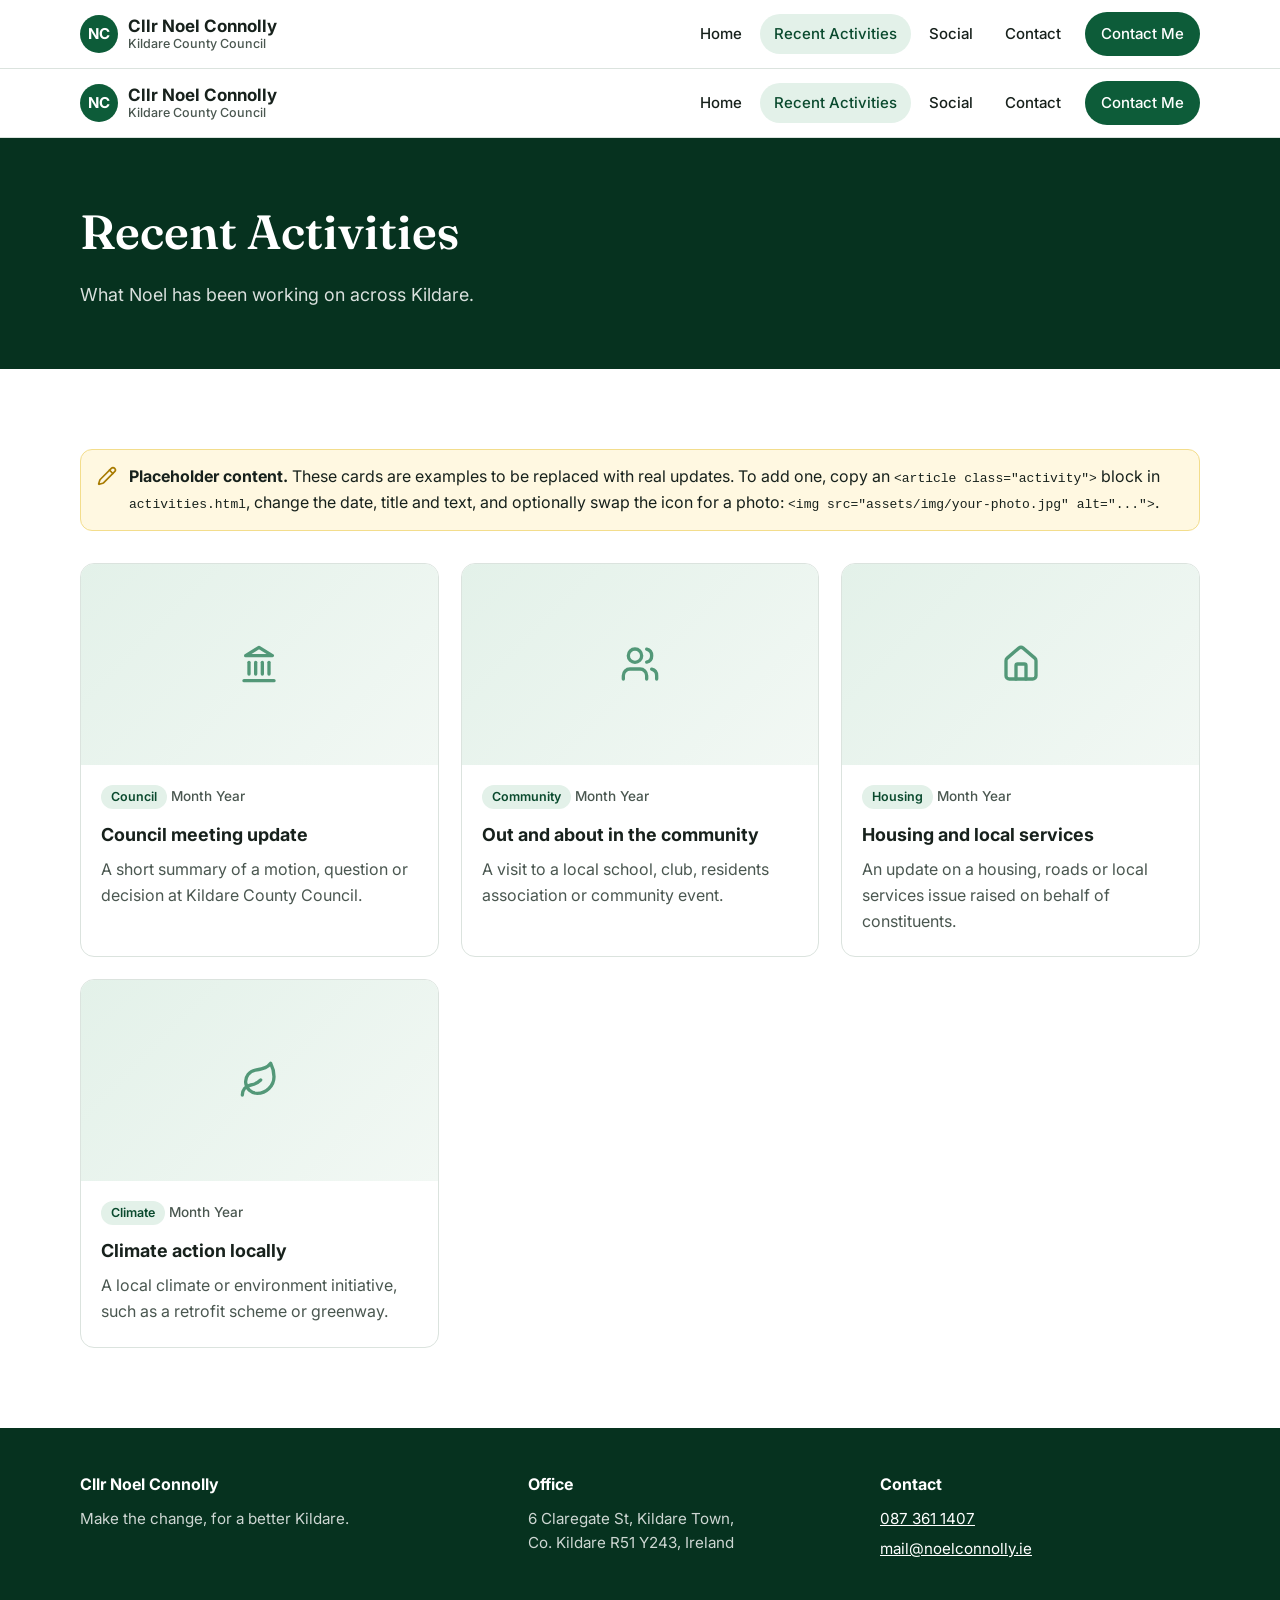
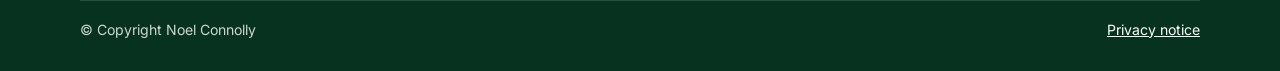
==== activities.html @ 4386f2f5 "Rebuild noelconnolly.ie as a modern static site with a new contact form Same text and photos as the " ====
<!doctype html>
<html lang="en-IE">
<head>
  <meta charset="utf-8">
  <meta name="viewport" content="width=device-width, initial-scale=1">
  <title>Recent Activities | Cllr Noel Connolly</title>
  <meta name="description" content="News and recent activities from Cllr Noel Connolly in Kildare.">
  <link rel="icon" href="assets/img/favicon.svg" type="image/svg+xml">
  <link rel="preconnect" href="https://fonts.googleapis.com">
  <link rel="preconnect" href="https://fonts.gstatic.com" crossorigin>
  <link href="https://fonts.googleapis.com/css2?family=Fraunces:opsz,wght@9..144,600&family=Inter:wght@400;500;600;700&display=swap" rel="stylesheet">
  <link rel="stylesheet" href="assets/css/style.css">
</head>
<body>
  <a class="skip" href="#main">Skip to content</a>

  <header class="site-header">
    <div class="wrap">
      <a class="brand" href="index.html" aria-label="Cllr Noel Connolly, home">
        <span class="brand-mark" aria-hidden="true">NC</span>
        <span class="brand-text">Cllr Noel Connolly<small>Kildare County Council</small></span>
      </a>
      <button class="menu-toggle" type="button" aria-expanded="false" aria-controls="site-nav" aria-label="Menu"><i data-lucide="menu"></i></button>
      <nav class="nav" id="site-nav" aria-label="Main">
        <a href="index.html">Home</a>
        <a href="activities.html" aria-current="page">Recent Activities</a>
        <a href="social.html">Social</a>
        <a href="contact.html">Contact</a>
        <a class="btn btn-primary btn-sm" href="contact.html#form">Contact Me</a>
      </nav>
    </div>
  </header>
<body>
  <a class="skip" href="#main">Skip to content</a>

  <header class="site-header">
    <div class="wrap">
      <a class="brand" href="index.html" aria-label="Cllr Noel Connolly, home">
        <span class="brand-mark" aria-hidden="true">NC</span>
        <span class="brand-text">Cllr Noel Connolly<small>Kildare County Council</small></span>
      </a>
      <button class="menu-toggle" type="button" aria-expanded="false" aria-controls="site-nav" aria-label="Menu"><i data-lucide="menu"></i></button>
      <nav class="nav" id="site-nav" aria-label="Main">
        <a href="index.html">Home</a>
        <a href="activities.html" aria-current="page">Recent Activities</a>
        <a href="social.html">Social</a>
        <a href="contact.html">Contact</a>
        <a class="btn btn-primary btn-sm" href="contact.html#form">Contact Me</a>
      </nav>
    </div>
  </header>

  <main id="main">
    <section class="page-head">
      <div class="wrap">
        <h1>Recent Activities</h1>
        <p>What Noel has been working on across Kildare.</p>
      </div>
    </section>

    <section class="section">
      <div class="wrap">
        <div class="placeholder-note"><i data-lucide="pencil"></i><div><strong>Placeholder content.</strong> These cards are examples to be replaced with real updates. To add one, copy an <code>&lt;article class="activity"&gt;</code> block in <code>activities.html</code>, change the date, title and text, and optionally swap the icon for a photo: <code>&lt;img src="assets/img/your-photo.jpg" alt="..."&gt;</code>.</div></div>
        <div class="activity-list">
          <article class="activity">
            <div class="thumb"><i data-lucide="landmark"></i></div>
            <div class="body">
              <span class="tag-pill">Council</span>
              <time datetime="">Month Year</time>
              <h3>Council meeting update</h3>
              <p>A short summary of a motion, question or decision at Kildare County Council.</p>
            </div>
          </article>
          <article class="activity">
            <div class="thumb"><i data-lucide="users"></i></div>
            <div class="body">
              <span class="tag-pill">Community</span>
              <time datetime="">Month Year</time>
              <h3>Out and about in the community</h3>
              <p>A visit to a local school, club, residents association or community event.</p>
            </div>
          </article>
          <article class="activity">
            <div class="thumb"><i data-lucide="house"></i></div>
            <div class="body">
              <span class="tag-pill">Housing</span>
              <time datetime="">Month Year</time>
              <h3>Housing and local services</h3>
              <p>An update on a housing, roads or local services issue raised on behalf of constituents.</p>
            </div>
          </article>
          <article class="activity">
            <div class="thumb"><i data-lucide="leaf"></i></div>
            <div class="body">
              <span class="tag-pill">Climate</span>
              <time datetime="">Month Year</time>
              <h3>Climate action locally</h3>
              <p>A local climate or environment initiative, such as a retrofit scheme or greenway.</p>
            </div>
          </article>
        </div>
      </div>
    </section>
  </main>

  <footer class="site-footer">
    <div class="wrap">
      <div class="footer-grid">
        <div>
          <h3>Cllr Noel Connolly</h3>
          <p>Make the change, for a better Kildare.</p>
        </div>
        <div>
          <h3>Office</h3>
          <p>6 Claregate St, Kildare Town,<br>Co. Kildare R51 Y243, Ireland</p>
        </div>
        <div>
          <h3>Contact</h3>
          <p><a href="tel:+353873611407">087 361 1407</a></p>
          <p><a href="mailto:mail@noelconnolly.ie">mail@noelconnolly.ie</a></p>
        </div>
      </div>
      <div class="footer-bottom">
        <span>© Copyright Noel Connolly</span>
        <a href="privacy.html">Privacy notice</a>
      </div>
    </div>
  </footer>

  <script src="assets/js/icons.js"></script>
  <script src="assets/js/site.js"></script>
</body>
</html>
---- assets/css/style.css ----
/* Cllr Noel Connolly — site styles. Plain CSS, no build step. */

:root {
  --green-900: #06321f;
  --green-800: #0a4a2e;
  --green-700: #0d5c39;
  --green-600: #137247;
  --green-100: #e3f1e9;
  --green-50: #f2f8f4;
  --gold: #e8b931;
  --ink: #17211c;
  --ink-soft: #4a5750;
  --line: #dbe3de;
  --bg: #ffffff;
  --bg-soft: #f6f8f7;
  --danger: #b42318;
  --radius: 14px;
  --radius-sm: 10px;
  --shadow: 0 1px 2px rgba(6, 50, 31, .06), 0 8px 24px rgba(6, 50, 31, .08);
  --font: "Inter", system-ui, -apple-system, "Segoe UI", Roboto, sans-serif;
  --font-display: "Fraunces", Georgia, "Times New Roman", serif;
  --wrap: 1120px;
}

*, *::before, *::after { box-sizing: border-box; }
html { scroll-behavior: smooth; }
body {
  margin: 0;
  font-family: var(--font);
  color: var(--ink);
  background: var(--bg);
  line-height: 1.6;
  -webkit-font-smoothing: antialiased;
}
img { max-width: 100%; display: block; }
a { color: var(--green-700); }
a:hover { color: var(--green-900); }
:focus-visible { outline: 3px solid var(--gold); outline-offset: 2px; border-radius: 4px; }

.wrap { width: min(var(--wrap), 100% - 32px); margin-inline: auto; }
.skip { position: absolute; left: -999px; top: 8px; background: #fff; padding: 8px 12px; z-index: 100; }
.skip:focus { left: 8px; }
.visually-hidden { position: absolute !important; width: 1px; height: 1px; overflow: hidden; clip: rect(0 0 0 0); white-space: nowrap; }

/* Header */
.site-header {
  position: sticky; top: 0; z-index: 50;
  background: rgba(255, 255, 255, .92);
  backdrop-filter: saturate(160%) blur(10px);
  border-bottom: 1px solid var(--line);
}
.site-header .wrap { display: flex; align-items: center; justify-content: space-between; gap: 16px; min-height: 68px; }
.brand { display: flex; align-items: center; gap: 10px; text-decoration: none; color: var(--ink); }
.brand-mark {
  width: 38px; height: 38px; border-radius: 50%;
  display: grid; place-items: center;
  background: var(--green-700); color: #fff; font-weight: 700; font-size: 15px; letter-spacing: .5px;
}
.brand-text { font-weight: 700; font-size: 17px; line-height: 1.15; }
.brand-text small { display: block; font-weight: 500; font-size: 12.5px; color: var(--ink-soft); }
.nav { display: flex; align-items: center; gap: 4px; }
.nav a {
  text-decoration: none; color: var(--ink); font-weight: 500; font-size: 15px;
  padding: 8px 14px; border-radius: 999px;
}
.nav a:hover { background: var(--green-50); color: var(--green-800); }
.nav a[aria-current="page"] { color: var(--green-800); background: var(--green-100); }
.nav .btn { margin-left: 6px; }
.nav a.btn-primary, .nav a.btn-primary:hover { color: #fff; background: var(--green-700); }
.nav a.btn-primary:hover { background: var(--green-800); }
.menu-toggle { display: none; font: inherit; background: none; border: 1.5px solid var(--line); border-radius: 10px; padding: 7px 10px; cursor: pointer; color: var(--ink); }
.menu-toggle svg { width: 22px; height: 22px; display: block; }

/* Buttons */
.btn {
  display: inline-flex; align-items: center; justify-content: center; gap: 8px;
  font: inherit; font-weight: 600; font-size: 15.5px;
  padding: 12px 22px; border-radius: 999px; border: 2px solid transparent;
  text-decoration: none; cursor: pointer; transition: transform .12s ease, background .15s ease, box-shadow .15s ease;
}
.btn:active { transform: translateY(1px); }
.btn-primary { background: var(--green-700); color: #fff; }
.btn-primary:hover { background: var(--green-800); color: #fff; box-shadow: var(--shadow); }
.btn-gold { background: var(--gold); color: var(--green-900); }
.btn-gold:hover { background: #f2c94c; color: var(--green-900); box-shadow: var(--shadow); }
.btn-ghost { background: transparent; color: var(--green-800); border-color: var(--line); }
.btn-ghost:hover { border-color: var(--green-600); color: var(--green-900); }
.btn-sm { padding: 8px 16px; font-size: 14.5px; }
.btn[disabled] { opacity: .6; cursor: not-allowed; }
.btn svg { width: 18px; height: 18px; }

/* Hero */
.hero {
  position: relative; overflow: hidden; color: #fff;
  background: var(--green-900);
}
.hero-bg {
  position: absolute; inset: 0; background-size: cover; background-position: center;
  opacity: .28; filter: grayscale(.2);
}
.hero::after {
  content: ""; position: absolute; inset: 0;
  background: linear-gradient(110deg, rgba(6, 50, 31, .96) 30%, rgba(13, 92, 57, .72));
}
.hero .wrap {
  position: relative; z-index: 1;
  display: grid; grid-template-columns: 1.15fr .85fr; align-items: center; gap: 48px;
  padding-block: 72px 80px;
}
.eyebrow {
  display: inline-block; font-size: 13px; font-weight: 600; letter-spacing: .08em; text-transform: uppercase;
  color: var(--gold); margin-bottom: 14px;
}
.hero h1 {
  font-family: var(--font-display); font-weight: 600;
  font-size: clamp(2.3rem, 5vw, 3.7rem); line-height: 1.05; margin: 0 0 18px;
}
.hero p.lead { font-size: 1.15rem; color: rgba(255, 255, 255, .86); max-width: 34em; margin: 0 0 28px; }
.hero-actions { display: flex; flex-wrap: wrap; gap: 12px; }
.hero .btn-ghost { color: #fff; border-color: rgba(255, 255, 255, .4); }
.hero .btn-ghost:hover { border-color: #fff; color: #fff; background: rgba(255, 255, 255, .08); }
.portrait {
  justify-self: center; width: min(360px, 100%);
  background: #fff; border-radius: 22px; padding: 14px;
  box-shadow: 0 20px 50px rgba(0, 0, 0, .3);
  transform: rotate(1.5deg);
}
.portrait img { border-radius: 12px; width: 100%; height: auto; }

/* Sections */
.section { padding-block: 80px; }
.section-soft { background: var(--bg-soft); }
.section h2 {
  font-family: var(--font-display); font-weight: 600; font-size: clamp(1.8rem, 3.4vw, 2.5rem);
  line-height: 1.15; margin: 0 0 16px; color: var(--green-900);
}
.section-intro { color: var(--ink-soft); font-size: 1.08rem; max-width: 40em; margin: 0 0 40px; }

.about { display: grid; grid-template-columns: .9fr 1.1fr; gap: 56px; align-items: start; }
.about-photo { border-radius: var(--radius); overflow: hidden; box-shadow: var(--shadow); aspect-ratio: 4 / 3; background: var(--green-100); }
.about-photo img { width: 100%; height: 100%; object-fit: cover; }
.about-text p { margin: 0 0 18px; font-size: 1.06rem; }
.about-text p:first-of-type { font-size: 1.2rem; font-weight: 500; color: var(--green-900); }

.facts { display: grid; grid-template-columns: repeat(auto-fit, minmax(220px, 1fr)); gap: 18px; margin-top: 8px; }
.fact {
  background: #fff; border: 1px solid var(--line); border-radius: var(--radius); padding: 22px;
}
.fact .icon { width: 42px; height: 42px; border-radius: 12px; display: grid; place-items: center; background: var(--green-100); color: var(--green-700); margin-bottom: 12px; }
.fact .icon svg { width: 22px; height: 22px; }
.fact h3 { margin: 0 0 4px; font-size: 1.02rem; }
.fact p { margin: 0; color: var(--ink-soft); font-size: .96rem; }

.climate {
  display: grid; grid-template-columns: auto 1fr; gap: 24px; align-items: start;
  background: var(--green-800); color: #fff; border-radius: 20px; padding: 40px;
}
.climate .icon { width: 56px; height: 56px; border-radius: 16px; background: rgba(255, 255, 255, .1); display: grid; place-items: center; color: var(--gold); }
.climate .icon svg { width: 28px; height: 28px; }
.climate h2 { color: #fff; margin-bottom: 10px; }
.climate p { margin: 0; color: rgba(255, 255, 255, .88); font-size: 1.08rem; }

.cta-band { text-align: center; }
.cta-band p { color: var(--ink-soft); max-width: 36em; margin: 0 auto 26px; font-size: 1.08rem; }

/* Footer */
.site-footer { background: var(--green-900); color: rgba(255, 255, 255, .8); padding-block: 44px 30px; font-size: .95rem; }
.site-footer a { color: #fff; }
.footer-grid { display: grid; grid-template-columns: 1.3fr 1fr 1fr; gap: 32px; }
.site-footer h3 { color: #fff; font-size: 1rem; margin: 0 0 10px; }
.site-footer p { margin: 0 0 6px; }
.footer-bottom { border-top: 1px solid rgba(255, 255, 255, .14); margin-top: 32px; padding-top: 18px; font-size: .88rem; display: flex; flex-wrap: wrap; gap: 8px 20px; justify-content: space-between; }

/* Page header (inner pages) */
.page-head { background: var(--green-900); color: #fff; padding-block: 56px 60px; }
.page-head h1 { font-family: var(--font-display); font-weight: 600; font-size: clamp(2rem, 4.4vw, 3rem); margin: 0 0 10px; }
.page-head p { margin: 0; color: rgba(255, 255, 255, .85); font-size: 1.12rem; }

/* Contact page */
.contact-cards { display: grid; grid-template-columns: repeat(3, 1fr); gap: 18px; margin-top: -36px; position: relative; z-index: 2; }
.contact-card {
  background: #fff; border-radius: var(--radius); padding: 22px; box-shadow: var(--shadow);
  display: flex; gap: 14px; align-items: flex-start; text-decoration: none; color: var(--ink);
}
.contact-card .icon { flex: none; width: 44px; height: 44px; border-radius: 12px; display: grid; place-items: center; background: var(--green-100); color: var(--green-700); }
.contact-card .icon svg { width: 22px; height: 22px; }
.contact-card strong { display: block; font-size: .85rem; text-transform: uppercase; letter-spacing: .06em; color: var(--ink-soft); font-weight: 600; }
.contact-card span { font-weight: 600; font-size: 1.02rem; word-break: break-word; }
a.contact-card:hover { color: var(--green-900); outline: 2px solid var(--green-100); }

.form-shell {
  background: #fff; border: 1px solid var(--line); border-radius: 20px; box-shadow: var(--shadow);
  padding: clamp(20px, 4vw, 40px);
}
.steps { display: flex; gap: 8px; margin: 0 0 28px; padding: 0; list-style: none; flex-wrap: wrap; }
.steps li {
  display: flex; align-items: center; gap: 8px; font-size: .92rem; font-weight: 600; color: var(--ink-soft);
  padding: 6px 14px 6px 6px; border-radius: 999px; background: var(--bg-soft);
}
.steps li span { width: 26px; height: 26px; border-radius: 50%; display: grid; place-items: center; background: #fff; border: 1px solid var(--line); font-size: .85rem; }
.steps li.active { background: var(--green-100); color: var(--green-900); }
.steps li.active span { background: var(--green-700); border-color: var(--green-700); color: #fff; }
.steps li.done span { background: var(--green-600); border-color: var(--green-600); color: #fff; }

.form-step h2 { font-family: var(--font-display); font-size: 1.6rem; margin: 0 0 6px; color: var(--green-900); font-weight: 600; }
.form-step > p { margin: 0 0 22px; color: var(--ink-soft); }

/* Search */
.search { position: relative; margin-bottom: 18px; }
.search-input {
  width: 100%; font: inherit; font-size: 1.05rem; padding: 15px 16px 15px 50px;
  border: 2px solid var(--line); border-radius: 14px; background: #fff; color: var(--ink);
}
.search-input:focus { border-color: var(--green-600); outline: none; box-shadow: 0 0 0 4px var(--green-100); }
.search .search-icon { position: absolute; left: 16px; top: 50%; transform: translateY(-50%); color: var(--ink-soft); width: 22px; height: 22px; pointer-events: none; }
.suggestions {
  position: absolute; left: 0; right: 0; top: calc(100% + 6px); z-index: 20;
  background: #fff; border: 1px solid var(--line); border-radius: 14px; box-shadow: var(--shadow);
  margin: 0; padding: 6px; list-style: none; max-height: 340px; overflow-y: auto;
}
.suggestions[hidden] { display: none; }
.suggestions li {
  display: flex; justify-content: space-between; align-items: center; gap: 12px;
  padding: 10px 12px; border-radius: 10px; cursor: pointer;
}
.suggestions li[aria-selected="true"], .suggestions li:hover { background: var(--green-50); }
.suggestions li .label { font-weight: 500; }
.suggestions li .tag { font-size: .8rem; color: var(--green-800); background: var(--green-100); padding: 2px 9px; border-radius: 999px; white-space: nowrap; }
.suggestions .hint { font-size: .82rem; color: var(--ink-soft); padding: 8px 12px 4px; cursor: default; }
.suggestions .hint:hover { background: none; }

.match-note {
  display: flex; gap: 10px; align-items: flex-start; background: #fff8e1; border: 1px solid #f3dd8c;
  border-radius: 12px; padding: 12px 14px; margin-bottom: 18px; font-size: .96rem;
}
.match-note[hidden] { display: none; }
.match-note svg { flex: none; width: 20px; height: 20px; color: #a87b00; margin-top: 2px; }
.match-note button { font: inherit; background: none; border: 0; color: var(--green-700); text-decoration: underline; cursor: pointer; padding: 0; }

.popular { display: flex; flex-wrap: wrap; gap: 8px; margin: 0 0 24px; align-items: center; }
.popular > span { font-size: .9rem; color: var(--ink-soft); margin-right: 4px; }
.chip {
  font: inherit; font-size: .9rem; padding: 6px 13px; border-radius: 999px; cursor: pointer;
  border: 1px solid var(--line); background: #fff; color: var(--ink);
}
.chip:hover { border-color: var(--green-600); background: var(--green-50); }

.cat-grid { display: grid; grid-template-columns: repeat(auto-fill, minmax(190px, 1fr)); gap: 12px; }
.cat {
  position: relative; display: flex; align-items: center; gap: 12px; text-align: left;
  font: inherit; padding: 14px; border-radius: 14px; cursor: pointer;
  border: 2px solid var(--line); background: #fff; color: var(--ink);
  transition: border-color .12s ease, background .12s ease, transform .12s ease;
}
.cat:hover { border-color: var(--green-600); transform: translateY(-1px); }
.cat .icon { flex: none; width: 40px; height: 40px; border-radius: 11px; display: grid; place-items: center; background: var(--green-50); color: var(--green-700); }
.cat .icon svg { width: 21px; height: 21px; }
.cat .name { font-weight: 600; font-size: .97rem; line-height: 1.25; }
.cat[aria-pressed="true"] { border-color: var(--green-700); background: var(--green-50); }
.cat[aria-pressed="true"] .icon { background: var(--green-700); color: #fff; }
.cat[aria-pressed="true"]::after {
  content: "✓"; position: absolute; top: 8px; right: 10px; font-size: .85rem; font-weight: 700; color: var(--green-700);
}
.cat.highlight { border-color: var(--gold); box-shadow: 0 0 0 4px rgba(232, 185, 49, .25); }

.selected-banner {
  display: flex; align-items: center; justify-content: space-between; gap: 12px; flex-wrap: wrap;
  background: var(--green-50); border: 1px solid var(--green-100); border-radius: 12px;
  padding: 12px 16px; margin-bottom: 24px;
}
.selected-banner strong { color: var(--green-900); }

/* Fields */
.grid-2 { display: grid; grid-template-columns: 1fr 1fr; gap: 18px; }
.field { display: flex; flex-direction: column; gap: 6px; margin-bottom: 18px; }
.field label, .field legend { font-weight: 600; font-size: .95rem; }
.field .opt { font-weight: 400; color: var(--ink-soft); font-size: .88rem; }
.field input, .field select, .field textarea {
  font: inherit; font-size: 1rem; padding: 12px 14px; border-radius: var(--radius-sm);
  border: 1.5px solid var(--line); background: #fff; color: var(--ink); width: 100%;
}
.field textarea { min-height: 150px; resize: vertical; }
.field input:focus, .field select:focus, .field textarea:focus { outline: none; border-color: var(--green-600); box-shadow: 0 0 0 4px var(--green-100); }
.field .help { font-size: .86rem; color: var(--ink-soft); }
.field .err { font-size: .86rem; color: var(--danger); font-weight: 500; }
.field .err:empty { display: none; }
.field.invalid input, .field.invalid select, .field.invalid textarea { border-color: var(--danger); }
fieldset.field { border: 0; padding: 0; margin: 0 0 18px; }
.segmented { display: flex; flex-wrap: wrap; gap: 8px; }
.segmented label {
  display: inline-flex; align-items: center; gap: 8px; cursor: pointer;
  padding: 10px 16px; border-radius: 999px; border: 1.5px solid var(--line); font-weight: 500;
}
.segmented input { accent-color: var(--green-700); margin: 0; }
.segmented label:has(input:checked) { border-color: var(--green-700); background: var(--green-50); color: var(--green-900); }
.check { display: flex; gap: 10px; align-items: flex-start; font-size: .95rem; }
.check input { margin-top: 4px; width: 18px; height: 18px; accent-color: var(--green-700); flex: none; }
.counter { align-self: flex-end; font-size: .82rem; color: var(--ink-soft); }
.hp { position: absolute; left: -5000px; width: 1px; height: 1px; overflow: hidden; }

.form-actions { display: flex; justify-content: space-between; gap: 12px; flex-wrap: wrap; margin-top: 10px; }
.form-error { background: #fef3f2; border: 1px solid #fecdca; color: var(--danger); border-radius: 12px; padding: 12px 14px; margin-bottom: 16px; }
.form-error[hidden] { display: none; }

.review { border: 1px solid var(--line); border-radius: 14px; overflow: hidden; margin-bottom: 20px; }
.review dl { margin: 0; display: grid; grid-template-columns: 180px 1fr; }
.review dt, .review dd { margin: 0; padding: 10px 14px; border-bottom: 1px solid var(--line); }
.review dt { background: var(--bg-soft); font-weight: 600; font-size: .92rem; color: var(--ink-soft); }
.review dd { white-space: pre-wrap; word-break: break-word; }
.review dl > :nth-last-child(-n+2) { border-bottom: 0; }

.success { text-align: center; padding: 30px 10px; }
.success .big-icon { width: 72px; height: 72px; margin: 0 auto 16px; border-radius: 50%; background: var(--green-100); color: var(--green-700); display: grid; place-items: center; }
.success .big-icon svg { width: 36px; height: 36px; }
.success h2 { margin-bottom: 8px; }
.success .ref { display: inline-block; font-family: ui-monospace, SFMono-Regular, Menlo, monospace; background: var(--bg-soft); border: 1px dashed var(--line); padding: 6px 12px; border-radius: 8px; margin: 6px 0 14px; }
.preview-mail { text-align: left; margin-top: 24px; border: 1px dashed var(--gold); border-radius: 14px; padding: 16px; background: #fffdf5; }
.preview-mail h3 { margin: 0 0 6px; font-size: 1rem; }
.preview-mail pre { white-space: pre-wrap; word-break: break-word; font-size: .85rem; margin: 0; background: #fff; border: 1px solid var(--line); border-radius: 10px; padding: 12px; }

.side-info { display: grid; grid-template-columns: 1fr 1fr; gap: 24px; margin-top: 56px; align-items: start; }
.map { border: 0; width: 100%; height: 320px; border-radius: var(--radius); box-shadow: var(--shadow); background: var(--green-50); }
.pc-card { display: grid; grid-template-columns: 140px 1fr; gap: 18px; align-items: center; background: #fff; border: 1px solid var(--line); border-radius: var(--radius); padding: 18px; }
.pc-card img { border-radius: 10px; width: 100%; height: auto; }
.pc-card h3 { margin: 0 0 6px; }
.pc-card p { margin: 0; color: var(--ink-soft); font-size: .96rem; }

.prose { max-width: 46em; }
.prose h2 { font-size: 1.5rem; margin-top: 36px; }

/* Responsive */
@media (max-width: 900px) {
  .hero .wrap { grid-template-columns: 1fr; padding-block: 48px 56px; gap: 36px; }
  .portrait { width: min(280px, 80%); }
  .about { grid-template-columns: 1fr; gap: 32px; }
  .contact-cards { grid-template-columns: 1fr; }
  .side-info { grid-template-columns: 1fr; }
  .footer-grid { grid-template-columns: 1fr; gap: 20px; }
}
@media (max-width: 760px) {
  .section { padding-block: 56px; }
  .brand-text small { display: none; }
  .menu-toggle { display: block; }
  .nav {
    display: none; position: absolute; top: 100%; left: 0; right: 0;
    flex-direction: column; align-items: stretch; gap: 2px;
    background: #fff; border-bottom: 1px solid var(--line); padding: 10px 16px 16px; box-shadow: var(--shadow);
  }
  .nav.open { display: flex; }
  .nav a { padding: 12px 14px; border-radius: 10px; }
  .nav .btn { margin: 6px 0 0; }
  .grid-2 { grid-template-columns: 1fr; gap: 0; }
  .climate { grid-template-columns: 1fr; padding: 28px; }
  .review dl { grid-template-columns: 1fr; }
  .review dt { border-bottom: 0; padding-bottom: 2px; }
  .pc-card { grid-template-columns: 96px 1fr; }
  .cat-grid { grid-template-columns: 1fr 1fr; }
  .cat { flex-direction: column; align-items: flex-start; gap: 8px; }
}
@media (prefers-reduced-motion: reduce) {
  * { transition: none !important; scroll-behavior: auto !important; }
}

/* Placeholder pages */
.placeholder-note { display: flex; gap: 12px; align-items: flex-start; background: #fff8e1; border: 1px solid #f3dd8c; border-radius: 12px; padding: 14px 16px; margin-bottom: 32px; }
.placeholder-note svg { flex: none; width: 20px; height: 20px; color: #a87b00; margin-top: 2px; }
.activity-list { display: grid; grid-template-columns: repeat(auto-fill, minmax(300px, 1fr)); gap: 22px; }
.activity { background: #fff; border: 1px solid var(--line); border-radius: var(--radius); overflow: hidden; display: flex; flex-direction: column; }
.activity .thumb { aspect-ratio: 16 / 9; background: linear-gradient(135deg, var(--green-100), var(--green-50)); display: grid; place-items: center; color: var(--green-600); }
.activity .thumb svg { width: 40px; height: 40px; opacity: .7; }
.activity .thumb img { width: 100%; height: 100%; object-fit: cover; }
.activity .body { padding: 18px 20px 22px; }
.activity time { font-size: .85rem; color: var(--ink-soft); font-weight: 500; }
.activity h3 { margin: 4px 0 8px; font-size: 1.12rem; }
.activity p { margin: 0; color: var(--ink-soft); }
.tag-pill { display: inline-block; font-size: .78rem; font-weight: 600; background: var(--green-100); color: var(--green-800); padding: 2px 10px; border-radius: 999px; margin-bottom: 8px; }
.social-grid { display: grid; grid-template-columns: repeat(auto-fill, minmax(240px, 1fr)); gap: 18px; }
.social-card { display: flex; align-items: center; gap: 14px; padding: 20px; border-radius: var(--radius); border: 1px solid var(--line); background: #fff; text-decoration: none; color: var(--ink); transition: border-color .12s ease, transform .12s ease; }
.social-card:hover { border-color: var(--green-600); transform: translateY(-1px); color: var(--ink); }
.social-card .icon { flex: none; width: 48px; height: 48px; border-radius: 14px; display: grid; place-items: center; color: #fff; background: var(--green-700); }
.social-card .icon svg { width: 24px; height: 24px; }
.social-card strong { display: block; font-size: 1.05rem; }
.social-card span { color: var(--ink-soft); font-size: .92rem; }
.social-card.todo { border-style: dashed; }
.feed-embed { margin-top: 40px; border: 2px dashed var(--line); border-radius: var(--radius); padding: 40px 20px; text-align: center; color: var(--ink-soft); }
#form, #success, #about { scroll-margin-top: 84px; }
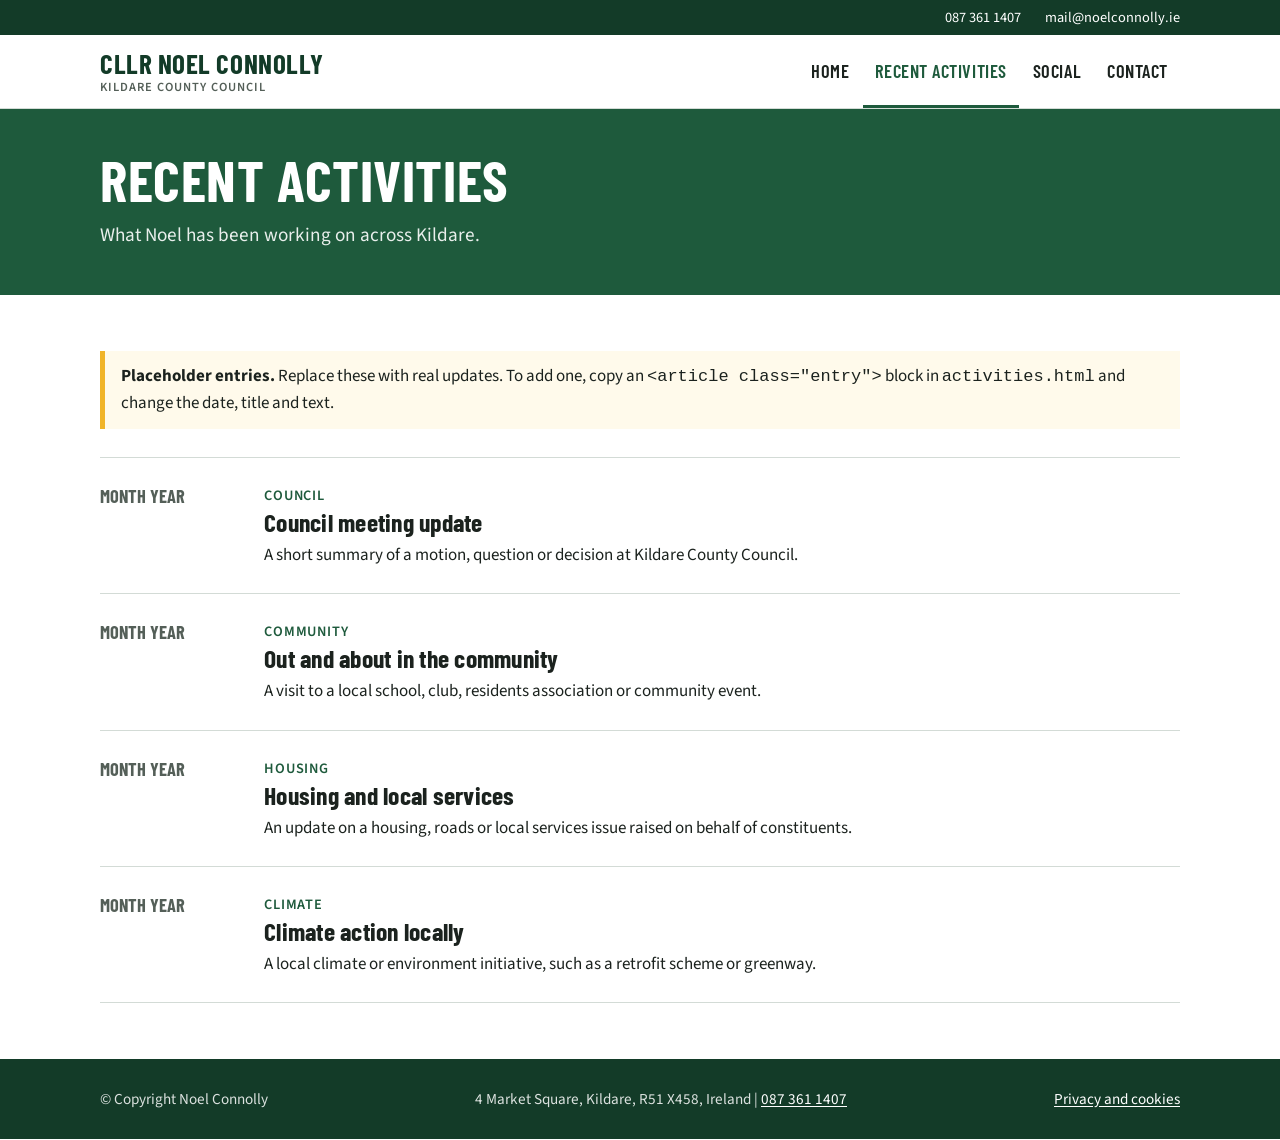
==== commit 933cce6e: "Plainer civic redesign, new office address, cookie-free site and retention - Restyle every page arou" ====
--- a/activities.html
+++ b/activities.html
@@ -6,46 +6,28 @@
   <title>Recent Activities | Cllr Noel Connolly</title>
   <meta name="description" content="News and recent activities from Cllr Noel Connolly in Kildare.">
   <link rel="icon" href="assets/img/favicon.svg" type="image/svg+xml">
-  <link rel="preconnect" href="https://fonts.googleapis.com">
-  <link rel="preconnect" href="https://fonts.gstatic.com" crossorigin>
-  <link href="https://fonts.googleapis.com/css2?family=Fraunces:opsz,wght@9..144,600&family=Inter:wght@400;500;600;700&display=swap" rel="stylesheet">
+  <link rel="preload" href="assets/fonts/barlow-condensed-700.woff2" as="font" type="font/woff2" crossorigin>
   <link rel="stylesheet" href="assets/css/style.css">
 </head>
 <body>
   <a class="skip" href="#main">Skip to content</a>
 
+  <div class="strip">
+    <div class="wrap">
+      <a href="tel:+353873611407">087 361 1407</a>
+      <a href="mailto:mail@noelconnolly.ie">mail@noelconnolly.ie</a>
+    </div>
+  </div>
+
   <header class="site-header">
     <div class="wrap">
-      <a class="brand" href="index.html" aria-label="Cllr Noel Connolly, home">
-        <span class="brand-mark" aria-hidden="true">NC</span>
-        <span class="brand-text">Cllr Noel Connolly<small>Kildare County Council</small></span>
-      </a>
-      <button class="menu-toggle" type="button" aria-expanded="false" aria-controls="site-nav" aria-label="Menu"><i data-lucide="menu"></i></button>
+      <a class="brand" href="index.html">Cllr Noel Connolly<small>Kildare County Council</small></a>
+      <button class="menu-toggle" type="button" aria-expanded="false" aria-controls="site-nav">Menu</button>
       <nav class="nav" id="site-nav" aria-label="Main">
         <a href="index.html">Home</a>
         <a href="activities.html" aria-current="page">Recent Activities</a>
         <a href="social.html">Social</a>
         <a href="contact.html">Contact</a>
-        <a class="btn btn-primary btn-sm" href="contact.html#form">Contact Me</a>
-      </nav>
-    </div>
-  </header>
-<body>
-  <a class="skip" href="#main">Skip to content</a>
-
-  <header class="site-header">
-    <div class="wrap">
-      <a class="brand" href="index.html" aria-label="Cllr Noel Connolly, home">
-        <span class="brand-mark" aria-hidden="true">NC</span>
-        <span class="brand-text">Cllr Noel Connolly<small>Kildare County Council</small></span>
-      </a>
-      <button class="menu-toggle" type="button" aria-expanded="false" aria-controls="site-nav" aria-label="Menu"><i data-lucide="menu"></i></button>
-      <nav class="nav" id="site-nav" aria-label="Main">
-        <a href="index.html">Home</a>
-        <a href="activities.html" aria-current="page">Recent Activities</a>
-        <a href="social.html">Social</a>
-        <a href="contact.html">Contact</a>
-        <a class="btn btn-primary btn-sm" href="contact.html#form">Contact Me</a>
       </nav>
     </div>
   </header>
@@ -57,43 +39,38 @@
         <p>What Noel has been working on across Kildare.</p>
       </div>
     </section>
-
     <section class="section">
       <div class="wrap">
-        <div class="placeholder-note"><i data-lucide="pencil"></i><div><strong>Placeholder content.</strong> These cards are examples to be replaced with real updates. To add one, copy an <code>&lt;article class="activity"&gt;</code> block in <code>activities.html</code>, change the date, title and text, and optionally swap the icon for a photo: <code>&lt;img src="assets/img/your-photo.jpg" alt="..."&gt;</code>.</div></div>
-        <div class="activity-list">
-          <article class="activity">
-            <div class="thumb"><i data-lucide="landmark"></i></div>
-            <div class="body">
-              <span class="tag-pill">Council</span>
-              <time datetime="">Month Year</time>
+        <p class="note"><strong>Placeholder entries.</strong> Replace these with real updates. To add one, copy an <code>&lt;article class="entry"&gt;</code> block in <code>activities.html</code> and change the date, title and text.</p>
+        <div class="entries">
+          <article class="entry">
+            <time datetime="">Month Year</time>
+            <div>
+              <span class="kind">Council</span>
               <h3>Council meeting update</h3>
               <p>A short summary of a motion, question or decision at Kildare County Council.</p>
             </div>
           </article>
-          <article class="activity">
-            <div class="thumb"><i data-lucide="users"></i></div>
-            <div class="body">
-              <span class="tag-pill">Community</span>
-              <time datetime="">Month Year</time>
+          <article class="entry">
+            <time datetime="">Month Year</time>
+            <div>
+              <span class="kind">Community</span>
               <h3>Out and about in the community</h3>
               <p>A visit to a local school, club, residents association or community event.</p>
             </div>
           </article>
-          <article class="activity">
-            <div class="thumb"><i data-lucide="house"></i></div>
-            <div class="body">
-              <span class="tag-pill">Housing</span>
-              <time datetime="">Month Year</time>
+          <article class="entry">
+            <time datetime="">Month Year</time>
+            <div>
+              <span class="kind">Housing</span>
               <h3>Housing and local services</h3>
               <p>An update on a housing, roads or local services issue raised on behalf of constituents.</p>
             </div>
           </article>
-          <article class="activity">
-            <div class="thumb"><i data-lucide="leaf"></i></div>
-            <div class="body">
-              <span class="tag-pill">Climate</span>
-              <time datetime="">Month Year</time>
+          <article class="entry">
+            <time datetime="">Month Year</time>
+            <div>
+              <span class="kind">Climate</span>
               <h3>Climate action locally</h3>
               <p>A local climate or environment initiative, such as a retrofit scheme or greenway.</p>
             </div>
@@ -105,29 +82,12 @@
 
   <footer class="site-footer">
     <div class="wrap">
-      <div class="footer-grid">
-        <div>
-          <h3>Cllr Noel Connolly</h3>
-          <p>Make the change, for a better Kildare.</p>
-        </div>
-        <div>
-          <h3>Office</h3>
-          <p>6 Claregate St, Kildare Town,<br>Co. Kildare R51 Y243, Ireland</p>
-        </div>
-        <div>
-          <h3>Contact</h3>
-          <p><a href="tel:+353873611407">087 361 1407</a></p>
-          <p><a href="mailto:mail@noelconnolly.ie">mail@noelconnolly.ie</a></p>
-        </div>
-      </div>
-      <div class="footer-bottom">
-        <span>© Copyright Noel Connolly</span>
-        <a href="privacy.html">Privacy notice</a>
-      </div>
+      <p>© Copyright Noel Connolly</p>
+      <p>4 Market Square, Kildare, R51 X458, Ireland | <a href="tel:+353873611407">087 361 1407</a></p>
+      <p><a href="privacy.html">Privacy and cookies</a></p>
     </div>
   </footer>
 
-  <script src="assets/js/icons.js"></script>
   <script src="assets/js/site.js"></script>
 </body>
 </html>
--- a/assets/css/style.css
+++ b/assets/css/style.css
@@ -1,386 +1,262 @@
-/* Cllr Noel Connolly — site styles. Plain CSS, no build step. */
+/* Cllr Noel Connolly: site styles. Plain CSS, no build step.
+   Layout follows the original noelconnolly.ie: name and menu across the top,
+   a title band with the photo and slogan, a large picture, the biography,
+   a Contact Me link and a footer with the office address.
+   Colours live in the tokens below; change them here to retheme the site. */
+
+@font-face { font-family: "Barlow Condensed"; font-style: normal; font-weight: 600; font-display: swap; src: url("../fonts/barlow-condensed-600.woff2") format("woff2"); }
+@font-face { font-family: "Barlow Condensed"; font-style: normal; font-weight: 700; font-display: swap; src: url("../fonts/barlow-condensed-700.woff2") format("woff2"); }
+@font-face { font-family: "Source Sans 3"; font-style: normal; font-weight: 200 900; font-display: swap; src: url("../fonts/source-sans-3.woff2") format("woff2"); }
+@font-face { font-family: "Source Sans 3"; font-style: italic; font-weight: 200 900; font-display: swap; src: url("../fonts/source-sans-3-italic.woff2") format("woff2"); }
 
 :root {
-  --green-900: #06321f;
-  --green-800: #0a4a2e;
-  --green-700: #0d5c39;
-  --green-600: #137247;
-  --green-100: #e3f1e9;
-  --green-50: #f2f8f4;
-  --gold: #e8b931;
-  --ink: #17211c;
-  --ink-soft: #4a5750;
-  --line: #dbe3de;
-  --bg: #ffffff;
-  --bg-soft: #f6f8f7;
-  --danger: #b42318;
-  --radius: 14px;
-  --radius-sm: 10px;
-  --shadow: 0 1px 2px rgba(6, 50, 31, .06), 0 8px 24px rgba(6, 50, 31, .08);
-  --font: "Inter", system-ui, -apple-system, "Segoe UI", Roboto, sans-serif;
-  --font-display: "Fraunces", Georgia, "Times New Roman", serif;
-  --wrap: 1120px;
+  --brand: #1e5a3c;        /* main colour: header band, buttons, links */
+  --brand-dark: #133b28;   /* footer, hover */
+  --brand-tint: #e6efe9;   /* selected states, quiet panels */
+  --accent: #f0b429;       /* used sparingly: the rule under headings, focus ring */
+  --ink: #1b221e;
+  --muted: #545f58;
+  --line: #d3dbd6;
+  --paper: #ffffff;
+  --panel: #f2f5f3;
+  --danger: #a4161a;
+  --display: "Barlow Condensed", "Arial Narrow", "Helvetica Neue", Arial, sans-serif;
+  --body: "Source Sans 3", "Segoe UI", Roboto, Helvetica, Arial, sans-serif;
+  --wrap: 1080px;
+  --measure: 40rem;
 }
 
 *, *::before, *::after { box-sizing: border-box; }
-html { scroll-behavior: smooth; }
+html { -webkit-text-size-adjust: 100%; }
 body {
   margin: 0;
-  font-family: var(--font);
+  font-family: var(--body);
+  font-size: 1.0625rem;
+  line-height: 1.6;
   color: var(--ink);
-  background: var(--bg);
-  line-height: 1.6;
-  -webkit-font-smoothing: antialiased;
-}
-img { max-width: 100%; display: block; }
-a { color: var(--green-700); }
-a:hover { color: var(--green-900); }
-:focus-visible { outline: 3px solid var(--gold); outline-offset: 2px; border-radius: 4px; }
+  background: var(--paper);
+}
+img { max-width: 100%; height: auto; display: block; }
+a { color: var(--brand); text-underline-offset: 2px; }
+a:hover { color: var(--brand-dark); }
+:focus-visible { outline: 3px solid var(--accent); outline-offset: 2px; }
+h1, h2, h3 { font-family: var(--display); font-weight: 700; line-height: 1.05; letter-spacing: .01em; text-wrap: balance; margin: 0; }
+h1, h2 { text-transform: uppercase; }
+p { margin: 0 0 1em; }
 
 .wrap { width: min(var(--wrap), 100% - 32px); margin-inline: auto; }
-.skip { position: absolute; left: -999px; top: 8px; background: #fff; padding: 8px 12px; z-index: 100; }
+.skip { position: absolute; left: -999px; top: 8px; background: var(--paper); padding: 8px 12px; z-index: 100; }
 .skip:focus { left: 8px; }
 .visually-hidden { position: absolute !important; width: 1px; height: 1px; overflow: hidden; clip: rect(0 0 0 0); white-space: nowrap; }
 
-/* Header */
-.site-header {
-  position: sticky; top: 0; z-index: 50;
-  background: rgba(255, 255, 255, .92);
-  backdrop-filter: saturate(160%) blur(10px);
-  border-bottom: 1px solid var(--line);
-}
-.site-header .wrap { display: flex; align-items: center; justify-content: space-between; gap: 16px; min-height: 68px; }
-.brand { display: flex; align-items: center; gap: 10px; text-decoration: none; color: var(--ink); }
-.brand-mark {
-  width: 38px; height: 38px; border-radius: 50%;
-  display: grid; place-items: center;
-  background: var(--green-700); color: #fff; font-weight: 700; font-size: 15px; letter-spacing: .5px;
-}
-.brand-text { font-weight: 700; font-size: 17px; line-height: 1.15; }
-.brand-text small { display: block; font-weight: 500; font-size: 12.5px; color: var(--ink-soft); }
-.nav { display: flex; align-items: center; gap: 4px; }
+/* ---------- Top strip and header ---------- */
+.strip { background: var(--brand-dark); color: #fff; font-size: .9rem; }
+.strip .wrap { display: flex; flex-wrap: wrap; gap: 4px 24px; justify-content: flex-end; padding-block: 6px; }
+.strip a { color: #fff; text-decoration: none; }
+.strip a:hover { text-decoration: underline; color: #fff; }
+
+.site-header { background: var(--paper); border-bottom: 1px solid var(--line); }
+.site-header .wrap { display: flex; align-items: center; justify-content: space-between; gap: 16px; min-height: 72px; position: relative; }
+.brand { font-family: var(--display); font-weight: 700; font-size: 1.7rem; text-transform: uppercase; letter-spacing: .02em; color: var(--brand-dark); text-decoration: none; line-height: 1; }
+.brand small { display: block; font-family: var(--body); font-weight: 600; font-size: .78rem; letter-spacing: .08em; color: var(--muted); margin-top: 4px; }
+.nav { display: flex; gap: 2px; align-items: stretch; }
 .nav a {
-  text-decoration: none; color: var(--ink); font-weight: 500; font-size: 15px;
-  padding: 8px 14px; border-radius: 999px;
-}
-.nav a:hover { background: var(--green-50); color: var(--green-800); }
-.nav a[aria-current="page"] { color: var(--green-800); background: var(--green-100); }
-.nav .btn { margin-left: 6px; }
-.nav a.btn-primary, .nav a.btn-primary:hover { color: #fff; background: var(--green-700); }
-.nav a.btn-primary:hover { background: var(--green-800); }
-.menu-toggle { display: none; font: inherit; background: none; border: 1.5px solid var(--line); border-radius: 10px; padding: 7px 10px; cursor: pointer; color: var(--ink); }
-.menu-toggle svg { width: 22px; height: 22px; display: block; }
-
-/* Buttons */
+  font-family: var(--display); font-weight: 600; font-size: 1.15rem; text-transform: uppercase; letter-spacing: .03em;
+  color: var(--ink); text-decoration: none; padding: 22px 12px 19px; border-bottom: 3px solid transparent;
+}
+.nav a:hover { color: var(--brand); border-bottom-color: var(--line); }
+.nav a[aria-current="page"] { color: var(--brand); border-bottom-color: var(--brand); }
+.menu-toggle { display: none; font: 600 1rem var(--display); text-transform: uppercase; letter-spacing: .05em; background: none; border: 1px solid var(--line); color: var(--ink); padding: 8px 12px; cursor: pointer; }
+
+/* ---------- Buttons ---------- */
 .btn {
-  display: inline-flex; align-items: center; justify-content: center; gap: 8px;
-  font: inherit; font-weight: 600; font-size: 15.5px;
-  padding: 12px 22px; border-radius: 999px; border: 2px solid transparent;
-  text-decoration: none; cursor: pointer; transition: transform .12s ease, background .15s ease, box-shadow .15s ease;
-}
-.btn:active { transform: translateY(1px); }
-.btn-primary { background: var(--green-700); color: #fff; }
-.btn-primary:hover { background: var(--green-800); color: #fff; box-shadow: var(--shadow); }
-.btn-gold { background: var(--gold); color: var(--green-900); }
-.btn-gold:hover { background: #f2c94c; color: var(--green-900); box-shadow: var(--shadow); }
-.btn-ghost { background: transparent; color: var(--green-800); border-color: var(--line); }
-.btn-ghost:hover { border-color: var(--green-600); color: var(--green-900); }
-.btn-sm { padding: 8px 16px; font-size: 14.5px; }
+  display: inline-block; font-family: var(--display); font-weight: 700; font-size: 1.2rem; text-transform: uppercase; letter-spacing: .04em;
+  padding: 12px 26px; border: 2px solid var(--brand); background: var(--brand); color: #fff; text-decoration: none; cursor: pointer; line-height: 1.1;
+}
+.btn:hover { background: var(--brand-dark); border-color: var(--brand-dark); color: #fff; }
+.btn-light { background: #fff; color: var(--brand-dark); border-color: #fff; }
+.btn-light:hover { background: var(--accent); border-color: var(--accent); color: var(--brand-dark); }
+.btn-outline { background: transparent; color: var(--brand); }
+.btn-outline:hover { background: var(--brand-tint); color: var(--brand-dark); }
+.btn-small { font-size: 1rem; padding: 8px 16px; }
 .btn[disabled] { opacity: .6; cursor: not-allowed; }
-.btn svg { width: 18px; height: 18px; }
-
-/* Hero */
-.hero {
-  position: relative; overflow: hidden; color: #fff;
-  background: var(--green-900);
-}
-.hero-bg {
-  position: absolute; inset: 0; background-size: cover; background-position: center;
-  opacity: .28; filter: grayscale(.2);
-}
-.hero::after {
-  content: ""; position: absolute; inset: 0;
-  background: linear-gradient(110deg, rgba(6, 50, 31, .96) 30%, rgba(13, 92, 57, .72));
-}
-.hero .wrap {
-  position: relative; z-index: 1;
-  display: grid; grid-template-columns: 1.15fr .85fr; align-items: center; gap: 48px;
-  padding-block: 72px 80px;
-}
-.eyebrow {
-  display: inline-block; font-size: 13px; font-weight: 600; letter-spacing: .08em; text-transform: uppercase;
-  color: var(--gold); margin-bottom: 14px;
-}
-.hero h1 {
-  font-family: var(--font-display); font-weight: 600;
-  font-size: clamp(2.3rem, 5vw, 3.7rem); line-height: 1.05; margin: 0 0 18px;
-}
-.hero p.lead { font-size: 1.15rem; color: rgba(255, 255, 255, .86); max-width: 34em; margin: 0 0 28px; }
-.hero-actions { display: flex; flex-wrap: wrap; gap: 12px; }
-.hero .btn-ghost { color: #fff; border-color: rgba(255, 255, 255, .4); }
-.hero .btn-ghost:hover { border-color: #fff; color: #fff; background: rgba(255, 255, 255, .08); }
-.portrait {
-  justify-self: center; width: min(360px, 100%);
-  background: #fff; border-radius: 22px; padding: 14px;
-  box-shadow: 0 20px 50px rgba(0, 0, 0, .3);
-  transform: rotate(1.5deg);
-}
-.portrait img { border-radius: 12px; width: 100%; height: auto; }
-
-/* Sections */
-.section { padding-block: 80px; }
-.section-soft { background: var(--bg-soft); }
-.section h2 {
-  font-family: var(--font-display); font-weight: 600; font-size: clamp(1.8rem, 3.4vw, 2.5rem);
-  line-height: 1.15; margin: 0 0 16px; color: var(--green-900);
-}
-.section-intro { color: var(--ink-soft); font-size: 1.08rem; max-width: 40em; margin: 0 0 40px; }
-
-.about { display: grid; grid-template-columns: .9fr 1.1fr; gap: 56px; align-items: start; }
-.about-photo { border-radius: var(--radius); overflow: hidden; box-shadow: var(--shadow); aspect-ratio: 4 / 3; background: var(--green-100); }
-.about-photo img { width: 100%; height: 100%; object-fit: cover; }
-.about-text p { margin: 0 0 18px; font-size: 1.06rem; }
-.about-text p:first-of-type { font-size: 1.2rem; font-weight: 500; color: var(--green-900); }
-
-.facts { display: grid; grid-template-columns: repeat(auto-fit, minmax(220px, 1fr)); gap: 18px; margin-top: 8px; }
-.fact {
-  background: #fff; border: 1px solid var(--line); border-radius: var(--radius); padding: 22px;
-}
-.fact .icon { width: 42px; height: 42px; border-radius: 12px; display: grid; place-items: center; background: var(--green-100); color: var(--green-700); margin-bottom: 12px; }
-.fact .icon svg { width: 22px; height: 22px; }
-.fact h3 { margin: 0 0 4px; font-size: 1.02rem; }
-.fact p { margin: 0; color: var(--ink-soft); font-size: .96rem; }
-
-.climate {
-  display: grid; grid-template-columns: auto 1fr; gap: 24px; align-items: start;
-  background: var(--green-800); color: #fff; border-radius: 20px; padding: 40px;
-}
-.climate .icon { width: 56px; height: 56px; border-radius: 16px; background: rgba(255, 255, 255, .1); display: grid; place-items: center; color: var(--gold); }
-.climate .icon svg { width: 28px; height: 28px; }
-.climate h2 { color: #fff; margin-bottom: 10px; }
-.climate p { margin: 0; color: rgba(255, 255, 255, .88); font-size: 1.08rem; }
-
-.cta-band { text-align: center; }
-.cta-band p { color: var(--ink-soft); max-width: 36em; margin: 0 auto 26px; font-size: 1.08rem; }
-
-/* Footer */
-.site-footer { background: var(--green-900); color: rgba(255, 255, 255, .8); padding-block: 44px 30px; font-size: .95rem; }
+
+/* ---------- Home: title band ---------- */
+.title-band { background: var(--brand); color: #fff; }
+.title-band .wrap { display: grid; grid-template-columns: minmax(0, 300px) minmax(0, 1fr); gap: 48px; align-items: center; padding-block: 48px; }
+.title-band .photo { background: #fff; padding: 8px; }
+.title-band h1 { font-size: clamp(2.6rem, 6vw, 4.6rem); color: #fff; }
+.title-band h1 + p { margin: 18px 0 28px; font-size: 1.2rem; max-width: 30rem; color: rgba(255, 255, 255, .9); }
+.rule { display: block; width: 72px; height: 5px; background: var(--accent); margin-bottom: 20px; }
+
+.banner { background: var(--panel); }
+.banner img { width: 100%; max-height: 420px; object-fit: cover; }
+
+/* ---------- Sections ---------- */
+.section { padding-block: 56px; }
+.section-panel { background: var(--panel); }
+.section h2 { font-size: clamp(2rem, 4vw, 2.6rem); color: var(--brand-dark); margin-bottom: 20px; }
+.prose { max-width: var(--measure); }
+.prose p { font-size: 1.125rem; }
+.prose h2 { margin-top: 40px; }
+.prose h2:first-child { margin-top: 0; }
+.prose h3 { font-size: 1.45rem; margin: 28px 0 8px; color: var(--brand-dark); }
+.prose ul { padding-left: 1.2em; margin: 0 0 1em; }
+.prose li { margin-bottom: .4em; }
+.lede { font-size: 1.35rem !important; color: var(--brand-dark); }
+
+.split { display: grid; grid-template-columns: minmax(0, 1fr) minmax(0, 320px); gap: 56px; align-items: start; }
+.aside-box { border-top: 5px solid var(--brand); background: var(--panel); padding: 22px 24px; }
+.aside-box h3 { font-size: 1.5rem; text-transform: uppercase; color: var(--brand-dark); margin-bottom: 10px; }
+.aside-box p { margin-bottom: .6em; }
+.aside-box p:last-child { margin-bottom: 0; }
+
+.contact-me { text-align: left; }
+.contact-me .wrap { display: flex; flex-wrap: wrap; align-items: center; justify-content: space-between; gap: 20px; border-top: 1px solid var(--line); padding-block: 40px; }
+.contact-me h2 { font-size: 2rem; margin: 0 0 4px; }
+.contact-me p { margin: 0; color: var(--muted); }
+
+.note { border-left: 5px solid var(--accent); background: #fffaeb; padding: 12px 16px; margin-bottom: 28px; }
+
+/* ---------- Footer ---------- */
+.site-footer { background: var(--brand-dark); color: rgba(255, 255, 255, .85); font-size: .95rem; }
+.site-footer .wrap { padding-block: 28px; display: flex; flex-wrap: wrap; gap: 8px 24px; justify-content: space-between; }
 .site-footer a { color: #fff; }
-.footer-grid { display: grid; grid-template-columns: 1.3fr 1fr 1fr; gap: 32px; }
-.site-footer h3 { color: #fff; font-size: 1rem; margin: 0 0 10px; }
-.site-footer p { margin: 0 0 6px; }
-.footer-bottom { border-top: 1px solid rgba(255, 255, 255, .14); margin-top: 32px; padding-top: 18px; font-size: .88rem; display: flex; flex-wrap: wrap; gap: 8px 20px; justify-content: space-between; }
-
-/* Page header (inner pages) */
-.page-head { background: var(--green-900); color: #fff; padding-block: 56px 60px; }
-.page-head h1 { font-family: var(--font-display); font-weight: 600; font-size: clamp(2rem, 4.4vw, 3rem); margin: 0 0 10px; }
-.page-head p { margin: 0; color: rgba(255, 255, 255, .85); font-size: 1.12rem; }
-
-/* Contact page */
-.contact-cards { display: grid; grid-template-columns: repeat(3, 1fr); gap: 18px; margin-top: -36px; position: relative; z-index: 2; }
-.contact-card {
-  background: #fff; border-radius: var(--radius); padding: 22px; box-shadow: var(--shadow);
-  display: flex; gap: 14px; align-items: flex-start; text-decoration: none; color: var(--ink);
-}
-.contact-card .icon { flex: none; width: 44px; height: 44px; border-radius: 12px; display: grid; place-items: center; background: var(--green-100); color: var(--green-700); }
-.contact-card .icon svg { width: 22px; height: 22px; }
-.contact-card strong { display: block; font-size: .85rem; text-transform: uppercase; letter-spacing: .06em; color: var(--ink-soft); font-weight: 600; }
-.contact-card span { font-weight: 600; font-size: 1.02rem; word-break: break-word; }
-a.contact-card:hover { color: var(--green-900); outline: 2px solid var(--green-100); }
-
-.form-shell {
-  background: #fff; border: 1px solid var(--line); border-radius: 20px; box-shadow: var(--shadow);
-  padding: clamp(20px, 4vw, 40px);
-}
-.steps { display: flex; gap: 8px; margin: 0 0 28px; padding: 0; list-style: none; flex-wrap: wrap; }
-.steps li {
-  display: flex; align-items: center; gap: 8px; font-size: .92rem; font-weight: 600; color: var(--ink-soft);
-  padding: 6px 14px 6px 6px; border-radius: 999px; background: var(--bg-soft);
-}
-.steps li span { width: 26px; height: 26px; border-radius: 50%; display: grid; place-items: center; background: #fff; border: 1px solid var(--line); font-size: .85rem; }
-.steps li.active { background: var(--green-100); color: var(--green-900); }
-.steps li.active span { background: var(--green-700); border-color: var(--green-700); color: #fff; }
-.steps li.done span { background: var(--green-600); border-color: var(--green-600); color: #fff; }
-
-.form-step h2 { font-family: var(--font-display); font-size: 1.6rem; margin: 0 0 6px; color: var(--green-900); font-weight: 600; }
-.form-step > p { margin: 0 0 22px; color: var(--ink-soft); }
-
-/* Search */
-.search { position: relative; margin-bottom: 18px; }
-.search-input {
-  width: 100%; font: inherit; font-size: 1.05rem; padding: 15px 16px 15px 50px;
-  border: 2px solid var(--line); border-radius: 14px; background: #fff; color: var(--ink);
-}
-.search-input:focus { border-color: var(--green-600); outline: none; box-shadow: 0 0 0 4px var(--green-100); }
-.search .search-icon { position: absolute; left: 16px; top: 50%; transform: translateY(-50%); color: var(--ink-soft); width: 22px; height: 22px; pointer-events: none; }
-.suggestions {
-  position: absolute; left: 0; right: 0; top: calc(100% + 6px); z-index: 20;
-  background: #fff; border: 1px solid var(--line); border-radius: 14px; box-shadow: var(--shadow);
-  margin: 0; padding: 6px; list-style: none; max-height: 340px; overflow-y: auto;
-}
-.suggestions[hidden] { display: none; }
-.suggestions li {
-  display: flex; justify-content: space-between; align-items: center; gap: 12px;
-  padding: 10px 12px; border-radius: 10px; cursor: pointer;
-}
-.suggestions li[aria-selected="true"], .suggestions li:hover { background: var(--green-50); }
-.suggestions li .label { font-weight: 500; }
-.suggestions li .tag { font-size: .8rem; color: var(--green-800); background: var(--green-100); padding: 2px 9px; border-radius: 999px; white-space: nowrap; }
-.suggestions .hint { font-size: .82rem; color: var(--ink-soft); padding: 8px 12px 4px; cursor: default; }
+.site-footer p { margin: 0; }
+
+/* ---------- Inner page heading ---------- */
+.page-head { background: var(--brand); color: #fff; }
+.page-head .wrap { padding-block: 40px 44px; }
+.page-head h1 { font-size: clamp(2.4rem, 5vw, 3.6rem); }
+.page-head p { margin: 10px 0 0; font-size: 1.2rem; color: rgba(255, 255, 255, .9); }
+
+/* ---------- Contact page ---------- */
+.contact-list { display: grid; grid-template-columns: repeat(3, minmax(0, 1fr)); border: 1px solid var(--line); margin-bottom: 48px; }
+.contact-list > div { padding: 18px 22px; border-right: 1px solid var(--line); }
+.contact-list > div:last-child { border-right: 0; }
+.contact-list dt { font-family: var(--display); font-weight: 700; text-transform: uppercase; letter-spacing: .05em; color: var(--muted); font-size: 1rem; }
+.contact-list dd { margin: 2px 0 0; font-size: 1.15rem; font-weight: 600; }
+.contact-list dd a { text-decoration: none; }
+.contact-list dd a:hover { text-decoration: underline; }
+.contact-list dd small { display: block; font-weight: 400; font-size: .92rem; }
+
+.form-box { border: 1px solid var(--line); border-top: 5px solid var(--brand); padding: clamp(18px, 4vw, 36px); }
+.step-label { font-family: var(--display); font-weight: 600; text-transform: uppercase; letter-spacing: .06em; color: var(--muted); font-size: 1rem; margin: 0 0 6px; }
+.form-step h2 { font-size: 2rem; margin-bottom: 6px; }
+.form-step > p { color: var(--muted); }
+
+.search { position: relative; margin: 18px 0 14px; }
+.search label { display: block; font-weight: 600; margin-bottom: 6px; }
+.search-input { width: 100%; font: inherit; font-size: 1.1rem; padding: 13px 14px; border: 2px solid var(--ink); border-radius: 0; background: #fff; color: var(--ink); }
+.search-input:focus { outline: 3px solid var(--accent); outline-offset: 0; }
+.suggestions { position: absolute; left: 0; right: 0; top: 100%; z-index: 20; background: #fff; border: 2px solid var(--ink); border-top: 0; margin: 0; padding: 0; list-style: none; max-height: 320px; overflow-y: auto; }
+.suggestions li { display: flex; justify-content: space-between; gap: 12px; padding: 10px 14px; cursor: pointer; border-top: 1px solid var(--line); }
+.suggestions li:first-child { border-top: 0; }
+.suggestions li[aria-selected="true"], .suggestions li:hover { background: var(--brand-tint); }
+.suggestions .tag { font-size: .88rem; color: var(--muted); white-space: nowrap; }
+.suggestions .hint { font-size: .88rem; color: var(--muted); cursor: default; }
 .suggestions .hint:hover { background: none; }
 
-.match-note {
-  display: flex; gap: 10px; align-items: flex-start; background: #fff8e1; border: 1px solid #f3dd8c;
-  border-radius: 12px; padding: 12px 14px; margin-bottom: 18px; font-size: .96rem;
-}
-.match-note[hidden] { display: none; }
-.match-note svg { flex: none; width: 20px; height: 20px; color: #a87b00; margin-top: 2px; }
-.match-note button { font: inherit; background: none; border: 0; color: var(--green-700); text-decoration: underline; cursor: pointer; padding: 0; }
-
-.popular { display: flex; flex-wrap: wrap; gap: 8px; margin: 0 0 24px; align-items: center; }
-.popular > span { font-size: .9rem; color: var(--ink-soft); margin-right: 4px; }
-.chip {
-  font: inherit; font-size: .9rem; padding: 6px 13px; border-radius: 999px; cursor: pointer;
-  border: 1px solid var(--line); background: #fff; color: var(--ink);
-}
-.chip:hover { border-color: var(--green-600); background: var(--green-50); }
-
-.cat-grid { display: grid; grid-template-columns: repeat(auto-fill, minmax(190px, 1fr)); gap: 12px; }
+.match-note { border-left: 5px solid var(--accent); background: #fffaeb; padding: 10px 14px; margin-bottom: 16px; }
+.match-note button { font: inherit; background: none; border: 0; padding: 0; color: var(--brand); text-decoration: underline; cursor: pointer; }
+
+.popular { margin: 0 0 22px; font-size: .98rem; color: var(--muted); }
+.popular button { font: inherit; background: none; border: 0; padding: 0; color: var(--brand); text-decoration: underline; cursor: pointer; margin-right: 12px; }
+
+.cat-grid { display: grid; grid-template-columns: repeat(3, minmax(0, 1fr)); border-top: 1px solid var(--line); border-left: 1px solid var(--line); margin-bottom: 8px; }
 .cat {
-  position: relative; display: flex; align-items: center; gap: 12px; text-align: left;
-  font: inherit; padding: 14px; border-radius: 14px; cursor: pointer;
-  border: 2px solid var(--line); background: #fff; color: var(--ink);
-  transition: border-color .12s ease, background .12s ease, transform .12s ease;
-}
-.cat:hover { border-color: var(--green-600); transform: translateY(-1px); }
-.cat .icon { flex: none; width: 40px; height: 40px; border-radius: 11px; display: grid; place-items: center; background: var(--green-50); color: var(--green-700); }
-.cat .icon svg { width: 21px; height: 21px; }
-.cat .name { font-weight: 600; font-size: .97rem; line-height: 1.25; }
-.cat[aria-pressed="true"] { border-color: var(--green-700); background: var(--green-50); }
-.cat[aria-pressed="true"] .icon { background: var(--green-700); color: #fff; }
-.cat[aria-pressed="true"]::after {
-  content: "✓"; position: absolute; top: 8px; right: 10px; font-size: .85rem; font-weight: 700; color: var(--green-700);
-}
-.cat.highlight { border-color: var(--gold); box-shadow: 0 0 0 4px rgba(232, 185, 49, .25); }
-
-.selected-banner {
-  display: flex; align-items: center; justify-content: space-between; gap: 12px; flex-wrap: wrap;
-  background: var(--green-50); border: 1px solid var(--green-100); border-radius: 12px;
-  padding: 12px 16px; margin-bottom: 24px;
-}
-.selected-banner strong { color: var(--green-900); }
-
-/* Fields */
-.grid-2 { display: grid; grid-template-columns: 1fr 1fr; gap: 18px; }
-.field { display: flex; flex-direction: column; gap: 6px; margin-bottom: 18px; }
-.field label, .field legend { font-weight: 600; font-size: .95rem; }
-.field .opt { font-weight: 400; color: var(--ink-soft); font-size: .88rem; }
+  font: inherit; font-size: 1.02rem; text-align: left; padding: 12px 14px 12px 40px; position: relative; cursor: pointer;
+  background: #fff; color: var(--ink); border: 0; border-right: 1px solid var(--line); border-bottom: 1px solid var(--line);
+}
+.cat::before { content: ""; position: absolute; left: 14px; top: 50%; width: 16px; height: 16px; margin-top: -8px; border: 2px solid var(--muted); border-radius: 50%; }
+.cat:hover { background: var(--panel); }
+.cat[aria-pressed="true"] { background: var(--brand-tint); font-weight: 600; }
+.cat[aria-pressed="true"]::before { border-color: var(--brand); background: radial-gradient(circle, var(--brand) 0 4px, transparent 5px); }
+.cat.highlight { box-shadow: inset 0 0 0 3px var(--accent); }
+
+.selected-line { display: flex; flex-wrap: wrap; gap: 8px 16px; align-items: baseline; padding: 12px 0; margin-bottom: 16px; border-bottom: 1px solid var(--line); }
+.selected-line button { font: inherit; background: none; border: 0; padding: 0; color: var(--brand); text-decoration: underline; cursor: pointer; }
+
+.grid-2 { display: grid; grid-template-columns: minmax(0, 1fr) minmax(0, 1fr); gap: 0 20px; }
+.field { display: flex; flex-direction: column; gap: 5px; margin-bottom: 18px; min-width: 0; }
+.field label, .field legend { font-weight: 600; }
+.field .opt { font-weight: 400; color: var(--muted); }
 .field input, .field select, .field textarea {
-  font: inherit; font-size: 1rem; padding: 12px 14px; border-radius: var(--radius-sm);
-  border: 1.5px solid var(--line); background: #fff; color: var(--ink); width: 100%;
-}
-.field textarea { min-height: 150px; resize: vertical; }
-.field input:focus, .field select:focus, .field textarea:focus { outline: none; border-color: var(--green-600); box-shadow: 0 0 0 4px var(--green-100); }
-.field .help { font-size: .86rem; color: var(--ink-soft); }
-.field .err { font-size: .86rem; color: var(--danger); font-weight: 500; }
+  font: inherit; padding: 11px 12px; border: 1px solid #8a948e; border-radius: 0; background: #fff; color: var(--ink); width: 100%;
+}
+.field textarea { min-height: 160px; resize: vertical; }
+.field input:focus, .field select:focus, .field textarea:focus { outline: 3px solid var(--accent); outline-offset: 0; border-color: var(--ink); }
+.field .help { font-size: .92rem; color: var(--muted); }
+.field .err { font-size: .95rem; color: var(--danger); font-weight: 600; }
 .field .err:empty { display: none; }
-.field.invalid input, .field.invalid select, .field.invalid textarea { border-color: var(--danger); }
+.field.invalid input, .field.invalid select, .field.invalid textarea { border: 2px solid var(--danger); }
 fieldset.field { border: 0; padding: 0; margin: 0 0 18px; }
-.segmented { display: flex; flex-wrap: wrap; gap: 8px; }
-.segmented label {
-  display: inline-flex; align-items: center; gap: 8px; cursor: pointer;
-  padding: 10px 16px; border-radius: 999px; border: 1.5px solid var(--line); font-weight: 500;
-}
-.segmented input { accent-color: var(--green-700); margin: 0; }
-.segmented label:has(input:checked) { border-color: var(--green-700); background: var(--green-50); color: var(--green-900); }
-.check { display: flex; gap: 10px; align-items: flex-start; font-size: .95rem; }
-.check input { margin-top: 4px; width: 18px; height: 18px; accent-color: var(--green-700); flex: none; }
-.counter { align-self: flex-end; font-size: .82rem; color: var(--ink-soft); }
+.radios { display: flex; flex-wrap: wrap; gap: 6px 22px; margin-top: 4px; }
+.radios label { display: inline-flex; gap: 8px; align-items: center; font-weight: 400; cursor: pointer; }
+.radios input, .check input { accent-color: var(--brand); width: 18px; height: 18px; margin: 0; flex: none; }
+.check { display: flex; gap: 10px; align-items: flex-start; font-weight: 400 !important; }
+.check input { margin-top: 4px; }
+.counter { align-self: flex-end; font-size: .88rem; color: var(--muted); }
 .hp { position: absolute; left: -5000px; width: 1px; height: 1px; overflow: hidden; }
 
-.form-actions { display: flex; justify-content: space-between; gap: 12px; flex-wrap: wrap; margin-top: 10px; }
-.form-error { background: #fef3f2; border: 1px solid #fecdca; color: var(--danger); border-radius: 12px; padding: 12px 14px; margin-bottom: 16px; }
-.form-error[hidden] { display: none; }
-
-.review { border: 1px solid var(--line); border-radius: 14px; overflow: hidden; margin-bottom: 20px; }
-.review dl { margin: 0; display: grid; grid-template-columns: 180px 1fr; }
-.review dt, .review dd { margin: 0; padding: 10px 14px; border-bottom: 1px solid var(--line); }
-.review dt { background: var(--bg-soft); font-weight: 600; font-size: .92rem; color: var(--ink-soft); }
-.review dd { white-space: pre-wrap; word-break: break-word; }
-.review dl > :nth-last-child(-n+2) { border-bottom: 0; }
-
-.success { text-align: center; padding: 30px 10px; }
-.success .big-icon { width: 72px; height: 72px; margin: 0 auto 16px; border-radius: 50%; background: var(--green-100); color: var(--green-700); display: grid; place-items: center; }
-.success .big-icon svg { width: 36px; height: 36px; }
-.success h2 { margin-bottom: 8px; }
-.success .ref { display: inline-block; font-family: ui-monospace, SFMono-Regular, Menlo, monospace; background: var(--bg-soft); border: 1px dashed var(--line); padding: 6px 12px; border-radius: 8px; margin: 6px 0 14px; }
-.preview-mail { text-align: left; margin-top: 24px; border: 1px dashed var(--gold); border-radius: 14px; padding: 16px; background: #fffdf5; }
-.preview-mail h3 { margin: 0 0 6px; font-size: 1rem; }
-.preview-mail pre { white-space: pre-wrap; word-break: break-word; font-size: .85rem; margin: 0; background: #fff; border: 1px solid var(--line); border-radius: 10px; padding: 12px; }
-
-.side-info { display: grid; grid-template-columns: 1fr 1fr; gap: 24px; margin-top: 56px; align-items: start; }
-.map { border: 0; width: 100%; height: 320px; border-radius: var(--radius); box-shadow: var(--shadow); background: var(--green-50); }
-.pc-card { display: grid; grid-template-columns: 140px 1fr; gap: 18px; align-items: center; background: #fff; border: 1px solid var(--line); border-radius: var(--radius); padding: 18px; }
-.pc-card img { border-radius: 10px; width: 100%; height: auto; }
-.pc-card h3 { margin: 0 0 6px; }
-.pc-card p { margin: 0; color: var(--ink-soft); font-size: .96rem; }
-
-.prose { max-width: 46em; }
-.prose h2 { font-size: 1.5rem; margin-top: 36px; }
-
-/* Responsive */
-@media (max-width: 900px) {
-  .hero .wrap { grid-template-columns: 1fr; padding-block: 48px 56px; gap: 36px; }
-  .portrait { width: min(280px, 80%); }
-  .about { grid-template-columns: 1fr; gap: 32px; }
-  .contact-cards { grid-template-columns: 1fr; }
-  .side-info { grid-template-columns: 1fr; }
-  .footer-grid { grid-template-columns: 1fr; gap: 20px; }
-}
-@media (max-width: 760px) {
-  .section { padding-block: 56px; }
-  .brand-text small { display: none; }
+.form-actions { display: flex; flex-wrap: wrap; justify-content: space-between; gap: 12px; margin-top: 12px; }
+.form-error { border-left: 5px solid var(--danger); background: #fdf0f0; padding: 12px 14px; margin-bottom: 16px; }
+.err-topic { color: var(--danger); font-weight: 600; margin: 8px 0 0; }
+.err-topic:empty { display: none; }
+
+.review { margin: 0 0 20px; display: grid; grid-template-columns: 170px minmax(0, 1fr); border-top: 1px solid var(--line); }
+.review dt, .review dd { margin: 0; padding: 9px 0; border-bottom: 1px solid var(--line); }
+.review dt { font-weight: 600; color: var(--muted); padding-right: 12px; }
+.review dd { white-space: pre-wrap; overflow-wrap: anywhere; }
+
+.success h2 { font-size: 2.2rem; margin-bottom: 12px; }
+.success .ref { font-family: ui-monospace, Consolas, Menlo, monospace; font-size: 1.15rem; background: var(--panel); border: 1px solid var(--line); padding: 4px 10px; display: inline-block; }
+.preview-mail { margin-top: 28px; border: 1px dashed #b88a12; background: #fffaeb; padding: 16px; }
+.preview-mail h3 { font-size: 1.3rem; text-transform: uppercase; margin-bottom: 8px; }
+.preview-mail pre { white-space: pre-wrap; overflow-wrap: anywhere; font-size: .88rem; margin: 0; background: #fff; border: 1px solid var(--line); padding: 12px; }
+
+.pc { display: grid; grid-template-columns: 120px minmax(0, 1fr); gap: 18px; align-items: start; }
+.pc img { border: 1px solid var(--line); }
+
+/* ---------- Activities and social ---------- */
+.entries { border-top: 1px solid var(--line); }
+.entry { display: grid; grid-template-columns: 140px minmax(0, 1fr); gap: 24px; padding: 24px 0; border-bottom: 1px solid var(--line); }
+.entry time { font-family: var(--display); font-weight: 700; text-transform: uppercase; color: var(--muted); font-size: 1.15rem; }
+.entry h3 { font-size: 1.6rem; margin-bottom: 6px; }
+.entry .kind { font-size: .9rem; font-weight: 600; color: var(--brand); text-transform: uppercase; letter-spacing: .06em; }
+.entry p { margin: 6px 0 0; }
+
+.links-list { list-style: none; padding: 0; margin: 0; border-top: 1px solid var(--line); max-width: var(--measure); }
+.links-list li { display: flex; justify-content: space-between; gap: 16px; padding: 16px 0; border-bottom: 1px solid var(--line); }
+.links-list strong { font-family: var(--display); font-size: 1.5rem; text-transform: uppercase; }
+.links-list span { color: var(--muted); }
+
+/* ---------- Small screens ---------- */
+@media (max-width: 820px) {
+  .title-band .wrap { grid-template-columns: 1fr; gap: 28px; padding-block: 32px 40px; }
+  .title-band .photo { width: min(240px, 70%); }
+  .split { grid-template-columns: 1fr; gap: 32px; }
+  .contact-list { grid-template-columns: 1fr; }
+  .contact-list > div { border-right: 0; border-bottom: 1px solid var(--line); }
+  .contact-list > div:last-child { border-bottom: 0; }
+  .cat-grid { grid-template-columns: repeat(2, minmax(0, 1fr)); }
+  .entry { grid-template-columns: 1fr; gap: 4px; }
+}
+@media (max-width: 720px) {
   .menu-toggle { display: block; }
-  .nav {
-    display: none; position: absolute; top: 100%; left: 0; right: 0;
-    flex-direction: column; align-items: stretch; gap: 2px;
-    background: #fff; border-bottom: 1px solid var(--line); padding: 10px 16px 16px; box-shadow: var(--shadow);
-  }
+  .nav { display: none; position: absolute; left: 0; right: 0; top: 100%; z-index: 30; flex-direction: column; background: var(--paper); border-bottom: 1px solid var(--line); padding: 0 16px 10px; }
   .nav.open { display: flex; }
-  .nav a { padding: 12px 14px; border-radius: 10px; }
-  .nav .btn { margin: 6px 0 0; }
-  .grid-2 { grid-template-columns: 1fr; gap: 0; }
-  .climate { grid-template-columns: 1fr; padding: 28px; }
-  .review dl { grid-template-columns: 1fr; }
-  .review dt { border-bottom: 0; padding-bottom: 2px; }
-  .pc-card { grid-template-columns: 96px 1fr; }
-  .cat-grid { grid-template-columns: 1fr 1fr; }
-  .cat { flex-direction: column; align-items: flex-start; gap: 8px; }
-}
-@media (prefers-reduced-motion: reduce) {
-  * { transition: none !important; scroll-behavior: auto !important; }
-}
-
-/* Placeholder pages */
-.placeholder-note { display: flex; gap: 12px; align-items: flex-start; background: #fff8e1; border: 1px solid #f3dd8c; border-radius: 12px; padding: 14px 16px; margin-bottom: 32px; }
-.placeholder-note svg { flex: none; width: 20px; height: 20px; color: #a87b00; margin-top: 2px; }
-.activity-list { display: grid; grid-template-columns: repeat(auto-fill, minmax(300px, 1fr)); gap: 22px; }
-.activity { background: #fff; border: 1px solid var(--line); border-radius: var(--radius); overflow: hidden; display: flex; flex-direction: column; }
-.activity .thumb { aspect-ratio: 16 / 9; background: linear-gradient(135deg, var(--green-100), var(--green-50)); display: grid; place-items: center; color: var(--green-600); }
-.activity .thumb svg { width: 40px; height: 40px; opacity: .7; }
-.activity .thumb img { width: 100%; height: 100%; object-fit: cover; }
-.activity .body { padding: 18px 20px 22px; }
-.activity time { font-size: .85rem; color: var(--ink-soft); font-weight: 500; }
-.activity h3 { margin: 4px 0 8px; font-size: 1.12rem; }
-.activity p { margin: 0; color: var(--ink-soft); }
-.tag-pill { display: inline-block; font-size: .78rem; font-weight: 600; background: var(--green-100); color: var(--green-800); padding: 2px 10px; border-radius: 999px; margin-bottom: 8px; }
-.social-grid { display: grid; grid-template-columns: repeat(auto-fill, minmax(240px, 1fr)); gap: 18px; }
-.social-card { display: flex; align-items: center; gap: 14px; padding: 20px; border-radius: var(--radius); border: 1px solid var(--line); background: #fff; text-decoration: none; color: var(--ink); transition: border-color .12s ease, transform .12s ease; }
-.social-card:hover { border-color: var(--green-600); transform: translateY(-1px); color: var(--ink); }
-.social-card .icon { flex: none; width: 48px; height: 48px; border-radius: 14px; display: grid; place-items: center; color: #fff; background: var(--green-700); }
-.social-card .icon svg { width: 24px; height: 24px; }
-.social-card strong { display: block; font-size: 1.05rem; }
-.social-card span { color: var(--ink-soft); font-size: .92rem; }
-.social-card.todo { border-style: dashed; }
-.feed-embed { margin-top: 40px; border: 2px dashed var(--line); border-radius: var(--radius); padding: 40px 20px; text-align: center; color: var(--ink-soft); }
-#form, #success, #about { scroll-margin-top: 84px; }
+  .nav a { padding: 12px 4px; border-bottom: 1px solid var(--line); }
+  .nav a[aria-current="page"] { border-bottom-color: var(--line); box-shadow: inset 4px 0 0 var(--brand); padding-left: 12px; }
+  .strip .wrap { justify-content: flex-start; }
+  .grid-2 { grid-template-columns: 1fr; }
+  .review { grid-template-columns: 1fr; }
+  .review dt { border-bottom: 0; padding-bottom: 0; }
+  .brand { font-size: 1.45rem; }
+}
+@media (max-width: 460px) {
+  .cat-grid { grid-template-columns: 1fr; }
+  .pc { grid-template-columns: 88px minmax(0, 1fr); }
+}
+@media (prefers-reduced-motion: reduce) { * { scroll-behavior: auto !important; } }
+#form, #success { scroll-margin-top: 16px; }
